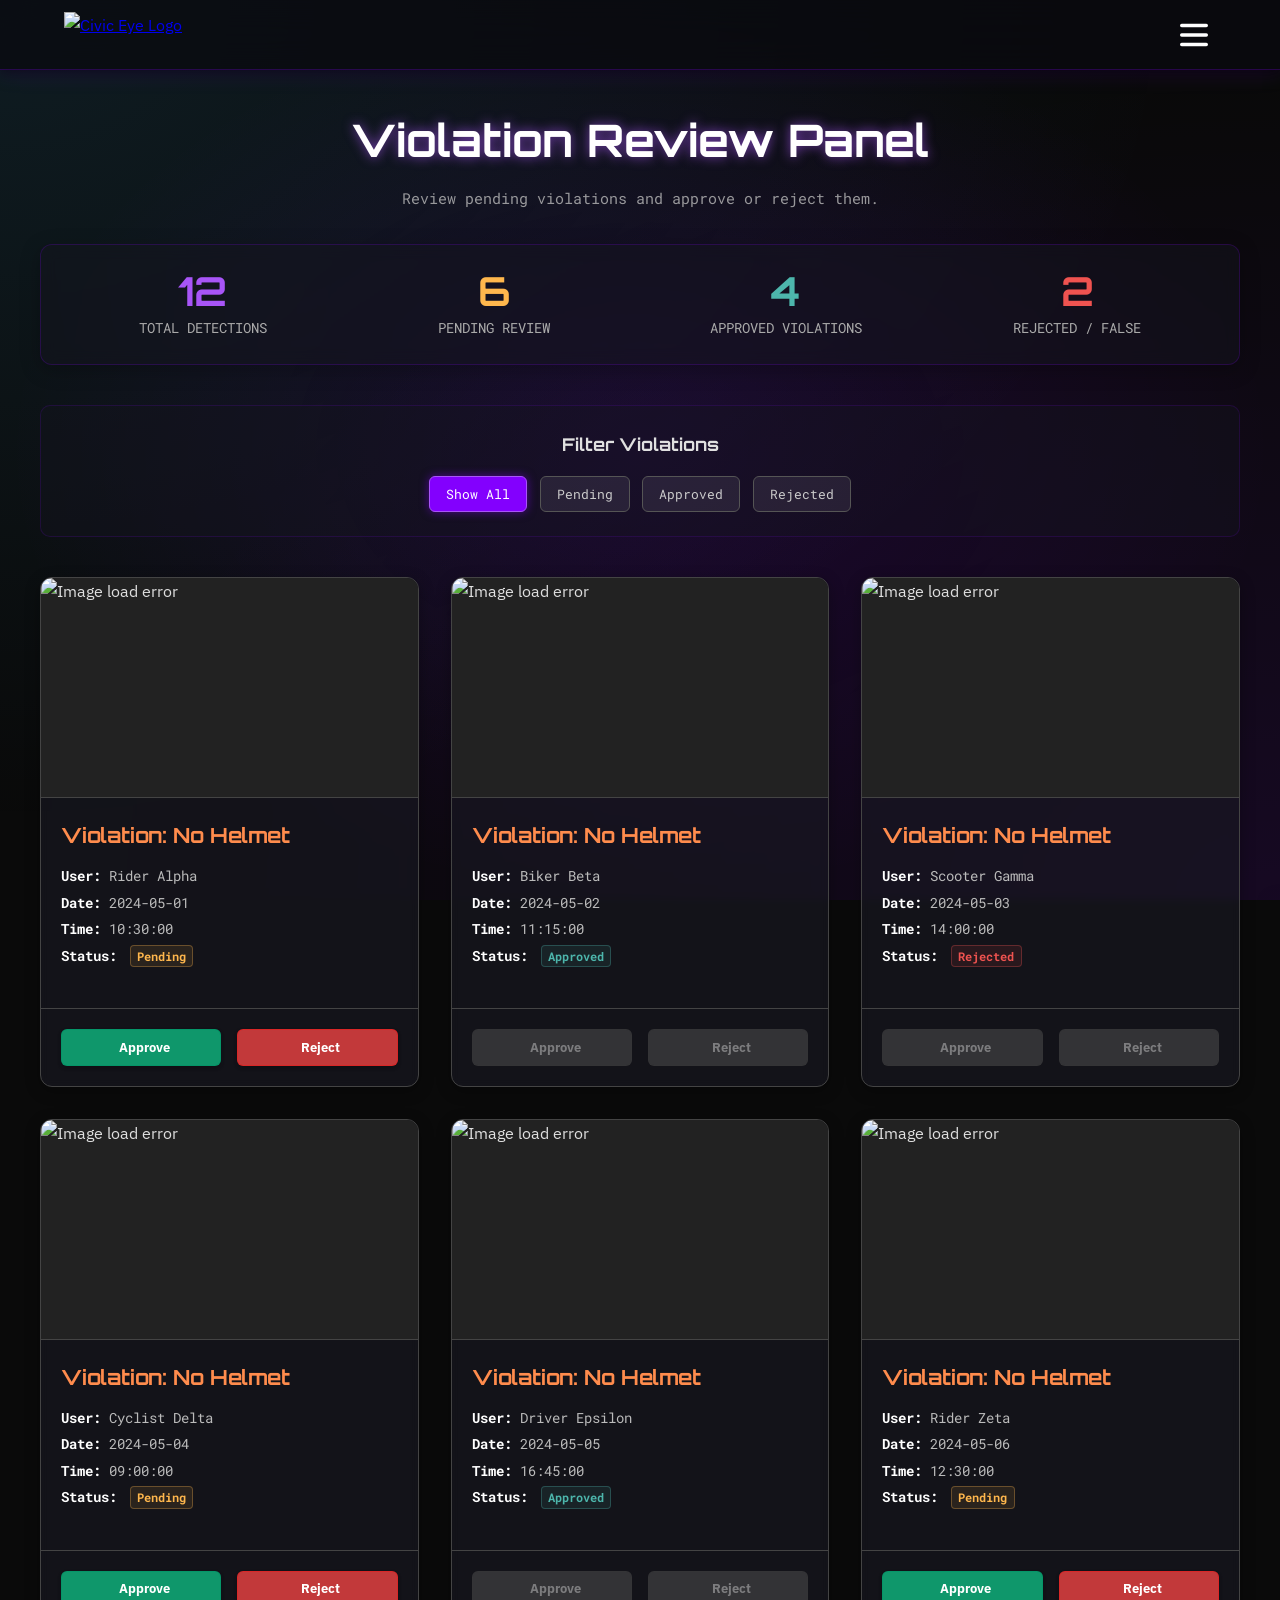
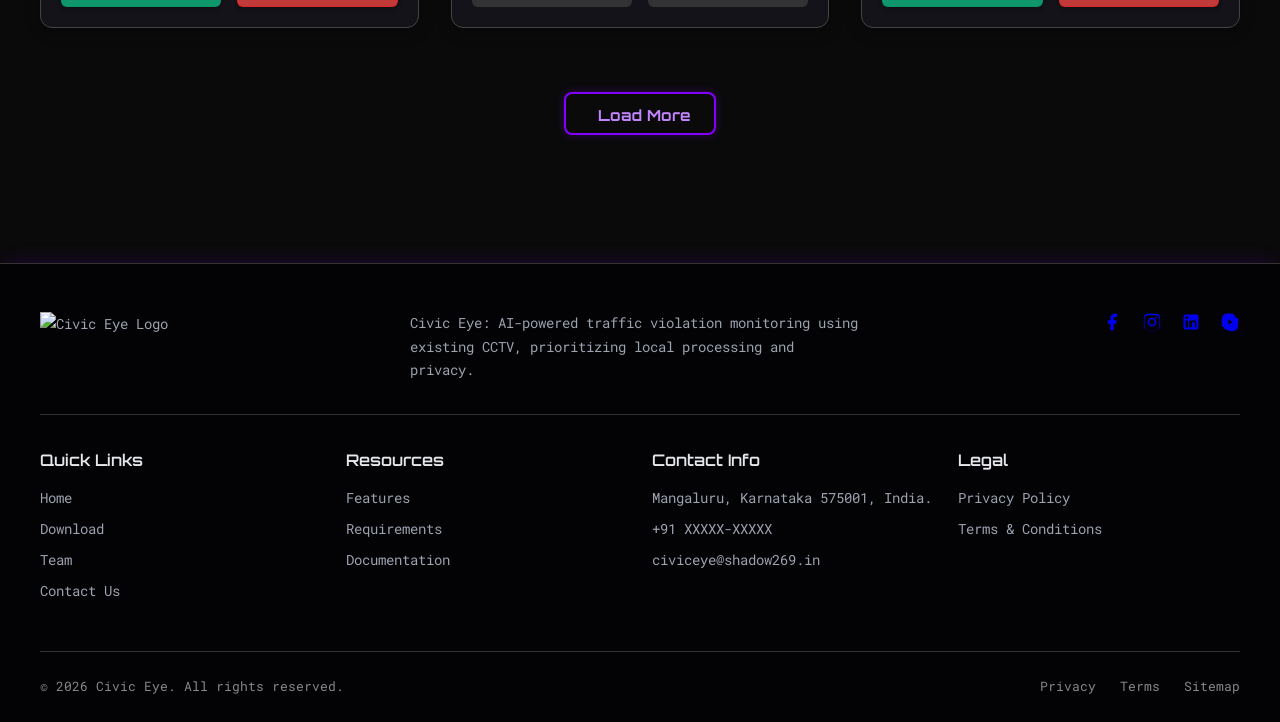
==== admin/index.html @ 4f169256 "URL EXTENSTION FIX" ====
<!DOCTYPE html>
<html lang="en">

<head>
    <meta charset="UTF-8" />
    <meta name="viewport" content="width=device-width, initial-scale=1.0" />
    <title>Civic Eye | Admin Review</title>
    <link rel="shortcut icon" href="IMAGES/ppg.png" type="image/x-icon">

    <link rel="preconnect" href="https://fonts.googleapis.com">
    <link rel="preconnect" href="https://fonts.gstatic.com" crossorigin>
    <link
        href="https://fonts.googleapis.com/css2?family=IBM+Plex+Sans:wght@400;700&family=Orbitron:wght@400;700&family=Roboto+Mono:wght@400;700&display=swap"
        rel="stylesheet">
    <link href="https://unpkg.com/aos@2.3.1/dist/aos.css" rel="stylesheet">

    <script src="https://cdn.jsdelivr.net/npm/particles.js@2.0.0/particles.min.js" defer></script>
    <script src="https://cdn.jsdelivr.net/npm/lucide@0.396.0/dist/umd/lucide.min.js" defer></script>
    <script src="https://unpkg.com/aos@2.3.1/dist/aos.js" defer></script>
    <link rel="stylesheet" href="admin.css" />


</head>

<body>
    <nav class="navbar">
        <a href="index.html" class="navbar-logo"> <img src="IMAGES/logo1.png"
                onerror="this.onerror=null; this.src='https://placehold.co/150x40/0a0a0a/ffffff?text=Civic+Eye';"
                alt="Civic Eye Logo">
        </a>
        <div class="navbar-links"></div> <button class="hamburger-menu" aria-label="Open navigation menu"
            aria-expanded="false" aria-controls="mobileNavMenu">
            <svg viewBox="0 0 100 80" width="28" height="28">
                <rect width="100" height="12" rx="6" fill="white"></rect>
                <rect y="34" width="100" height="12" rx="6" fill="white"></rect>
                <rect y="68" width="100" height="12" rx="6" fill="white"></rect>
            </svg>
        </button>
    </nav>

    <div class="mobile-nav-menu" id="mobileNavMenu" aria-hidden="true">
        <button class="close-menu-btn" aria-label="Close navigation menu">
            <i data-lucide="x"></i>
        </button>
        <a href="../index.html">Home</a>
        <a href="#">Admin Review</a>
        <a href="#">Contact Messages</a>
        <a href=#" class="logout-btn-link">
            <button class="logout-btn">LOGOUT</button>
        </a>
    </div>

    <div id="particles-js"></div>

    <main>
        <div class="admin-container">
            <header class="admin-header" data-aos="fade-down">
                <h1>Violation Review Panel</h1>
                <p>Review pending violations and approve or reject them.</p>
            </header>

            <div class="session-error-message" id="sessionErrorMessage" data-aos="fade-down" data-aos-delay="50">
            </div>

            <section class="stats-section" data-aos="fade-up">
                <div class="stats-numbers">
                    <div class="stat-item total" data-stat="total">
                        <span class="stat-value" id="statTotal">0</span>
                        <span class="stat-label">Total Detections</span>
                    </div>
                    <div class="stat-item pending" data-stat="pending">
                        <span class="stat-value" id="statPending">0</span>
                        <span class="stat-label">Pending Review</span>
                    </div>
                    <div class="stat-item approved" data-stat="approved">
                        <span class="stat-value" id="statApproved">0</span>
                        <span class="stat-label">Approved Violations</span>
                    </div>
                    <div class="stat-item rejected" data-stat="rejected">
                        <span class="stat-value" id="statRejected">0</span>
                        <span class="stat-label">Rejected / False</span>
                    </div>
                </div>
            </section>

            <section class="filter-section" data-aos="fade-up" data-aos-delay="100">
                <h3>Filter Violations</h3>
                <div class="filter-buttons">
                    <button data-filter="all" class="active">Show All</button>
                    <button data-filter="pending">Pending</button>
                    <button data-filter="approved">Approved</button>
                    <button data-filter="rejected">Rejected</button>
                </div>
            </section>

            <div class="violations-grid" id="violationsGrid" data-aos="fade-up" data-aos-delay="200">
            </div>
            <p id="noDetectionsMessage"
                style="grid-column: 1 / -1; text-align: center; color: #aaa; display: none; margin-top: 1rem;">No
                detections found in the system.</p>


            <div id="loadMoreContainer" data-aos="fade-up" style="display: none;">
                <button id="loadMoreBtn" class="btn-base">
                    <i data-lucide="rotate-cw"></i>
                    <span>Load More</span>
                </button>
                <p id="loadingIndicator" style="display: none;">Loading...</p>
                <p id="loadError" style="display: none;">Could not load more items.</p>
            </div>

        </div>
    </main>

    <footer>
        <div class="footer-container">
            <div class="footer-top">
                <div class="footer-logo"><img src="IMAGES/logo1.png" alt="Civic Eye Logo"
                        onerror="this.onerror=null; this.src='https://placehold.co/150x35/030305/ffffff?text=Civic+Eye';" />
                </div>
                <div class="footer-description">Civic Eye: AI-powered traffic violation monitoring using existing CCTV,
                    prioritizing local processing and privacy.</div>
                <div class="footer-social">
                    <a href="#" target="_blank" rel="noopener noreferrer" aria-label="Facebook Profile"><svg
                            xmlns="http://www.w3.org/2000/svg" width="24" height="24" viewBox="0 0 24 24">
                            <path fill="currentColor"
                                d="M18 2h-3a5 5 0 0 0-5 5v3H7v4h3v8h4v-8h3l1-4h-4V7a1 1 0 0 1 1-1h3z" />
                        </svg></a>
                    <a href="#" target="_blank" rel="noopener noreferrer" aria-label="Instagram Profile"><svg
                            xmlns="http://www.w3.org/2000/svg" width="24" height="24" viewBox="0 0 24 24">
                            <path fill="currentColor"
                                d="M12 2.163c3.204 0 3.584.012 4.85.07 3.252.148 4.771 1.691 4.919 4.919.058 1.265.069 1.645.069 4.849 0 3.205-.012 3.584-.069 4.849-.149 3.225-1.664 4.771-4.919 4.919-1.266.058-1.644.07-4.85.07-3.204 0-3.584-.012-4.849-.07-3.26-.149-4.771-1.699-4.919-4.92-.058-1.265-.07-1.644-.07-4.849 0-3.204.013-3.583.07-4.849.149-3.227 1.664-4.771 4.919-4.919A11.97 11.97 0 0 1 7.151 2.23 11.9 11.9 0 0 1 12 2.163zm0 1.802c-3.115 0-3.486.01-4.706.066-2.666.122-3.989 1.45-4.11 4.11-.057 1.22-.066 1.59-.066 4.697s.01 3.476.066 4.696c.12 2.662 1.443 3.99 4.11 4.11 1.22.056 1.59.066 4.705.066 3.117 0 3.487-.01 4.706-.066 2.664-.12 3.99-1.448 4.11-4.11.056-1.22.066-1.59.066-4.696 0-3.108-.01-3.477-.066-4.697-.12-2.66-1.446-3.988-4.11-4.11A12.015 12.015 0 0 0 16.706 4.03 11.89 11.89 0 0 0 12 3.965zm0 2.972a5.063 5.063 0 1 0 0 10.125 5.063 5.063 0 0 0 0-10.125zm0 1.802a3.26 3.26 0 1 1 0 6.52 3.26 3.26 0 0 1 0-6.52zm4.938-3.71a1.2 1.2 0 1 0 0 2.4 1.2 1.2 0 0 0 0-2.4z" />
                        </svg></a>
                    <a href="#" target="_blank" rel="noopener noreferrer" aria-label="LinkedIn Profile"><svg
                            xmlns="http://www.w3.org/2000/svg" width="24" height="24" viewBox="0 0 24 24">
                            <path fill="currentColor"
                                d="M19 3a2 2 0 0 1 2 2v14a2 2 0 0 1-2 2H5a2 2 0 0 1-2-2V5a2 2 0 0 1 2-2h14zm-.5 15.5v-5.3a3.26 3.26 0 0 0-3.26-3.26c-.85 0-1.84.52-2.32 1.3v-1.11h-3.18v8.37h3.18v-4.75a1.92 1.92 0 0 1 1.92-1.92c.99 0 1.92.77 1.92 1.92v4.75h3.18zM6.88 8.56a1.68 1.68 0 0 0 1.68-1.68c0-.93-.75-1.69-1.68-1.69a1.69 1.69 0 0 0-1.69 1.69c0 .93.76 1.68 1.69 1.68zm1.39 9.94v-8.37H5.5v8.37h2.77z" />
                        </svg></a>
                    <a href="#" target="_blank" rel="noopener noreferrer" aria-label="YouTube Profile"><svg
                            xmlns="http://www.w3.org/2000/svg" width="24" height="24" viewBox="0 0 24 24">
                            <path fill="currentColor"
                                d="M10 15l5.19-3L10 9v6m11.56-7.83c.13.47.22 1.1.28 1.9c.07.8.1 1.49.1 2.09L22 12c0 2.19-.16 3.8-.44 5.83c-.25 1.84-.9 3.08-1.81 3.79c-.97.73-2.36 1.09-4.1 1.09c-1.96 0-3.8-.21-5.4-.61c-1.6-.4-2.94-.93-3.98-1.54c-.98-.58-1.7-1.34-2.14-2.23C2.2 16.74 2 15.24 2 13.3V11c0-1.94.16-3.44.43-4.67c.27-1.23.78-2.2 1.52-2.87c.74-.67 1.7-1.14 2.82-1.4c1.13-.27 2.5-.4 4.06-.4h.1c.6 0 1.17.02 1.7.05c.53.03 1.03.08 1.49.14c.9.12 1.63.36 2.17.73c.54.36.95.84 1.2 1.41c.25.57.4 1.26.46 2.06Z" />
                        </svg></a>
                </div>
            </div>
            <div class="footer-links-section">
                <div class="footer-links-column">
                    <h3>Quick Links</h3>
                    <nav><a href="index.html">Home</a><a href="#">Download</a><a href="#">Team</a><a href="#">Contact
                            Us</a>
                    </nav>
                </div>
                <div class="footer-links-column">
                    <h3>Resources</h3>
                    <nav><a href="index.html#features">Features</a><a href="#">Requirements</a><a
                            href="#">Documentation</a></nav>
                </div>
                <div class="footer-links-column">
                    <h3>Contact Info</h3>
                    <p>Mangaluru, Karnataka 575001, India.</p>
                    <p>+91 XXXXX-XXXXX</p>
                    <p>civiceye@shadow269.in</p>
                </div>
                <div class="footer-links-column">
                    <h3>Legal</h3>
                    <nav><a href="#">Privacy Policy</a><a href="#">Terms & Conditions</a></nav>
                </div>
            </div>
            <div class="footer-bottom">
                <div>&copy; <span id="currentYear"></span> Civic Eye. All rights reserved.</div>
                <div class="footer-bottom-links"><a href="#">Privacy</a><a href="#">Terms</a><a href="#">Sitemap</a>
                </div>
            </div>
        </div>
    </footer>

    <div id="imageModal" class="modal">
        <span class="close-modal" aria-label="Close image preview">&times;</span>
        <img class="modal-content" id="modalImage" alt="Zoomed Violation Image">
    </div>

    <script>
        document.addEventListener("DOMContentLoaded", () => {
            if (typeof particlesJS !== 'undefined') { particlesJS("particles-js", { "particles": { "number": { "value": 60, "density": { "enable": true, "value_area": 800 } }, "color": { "value": ["#8300fe", "#a855f7", "#38bdf8", "#555"] }, "shape": { "type": "circle" }, "opacity": { "value": 0.5, "random": true, "anim": { "enable": true, "speed": 0.8, "opacity_min": 0.1, "sync": false } }, "size": { "value": 2.8, "random": true, "anim": { "enable": false } }, "line_linked": { "enable": true, "distance": 140, "color": "#444", "opacity": 0.35, "width": 1 }, "move": { "enable": true, "speed": 1.6, "direction": "none", "random": true, "straight": false, "out_mode": "out", "bounce": false, "attract": { "enable": true, "rotateX": 700, "rotateY": 1300 } } }, "interactivity": { "detect_on": "canvas", "events": { "onhover": { "enable": true, "mode": "grab" }, "onclick": { "enable": true, "mode": "push" }, "resize": true }, "modes": { "grab": { "distance": 150, "line_linked": { "opacity": 0.6 } }, "push": { "particles_nb": 3 } } }, "retina_detect": true }); }
            if (typeof AOS !== 'undefined') { AOS.init({ duration: 900, once: false, offset: 80, easing: 'ease-out-quart' }); }
            if (typeof lucide !== 'undefined') { try { lucide.createIcons(); } catch (e) { console.error("Lucide icons init failed:", e); } }

            const hamburgerBtn = document.querySelector('.hamburger-menu');
            const mobileNav = document.querySelector('.mobile-nav-menu');
            const closeNavBtn = document.querySelector('.close-menu-btn');
            const body = document.body;
            const toggleNav = (event) => { if (event) event.stopPropagation(); if (mobileNav && body && hamburgerBtn) { const isActive = mobileNav.classList.toggle('active'); body.classList.toggle('modal-open', isActive || (document.getElementById('imageModal')?.style.display === 'block')); hamburgerBtn.setAttribute('aria-expanded', isActive); mobileNav.setAttribute('aria-hidden', !isActive); } };
            const closeNav = () => { if (mobileNav && mobileNav.classList.contains('active') && body && hamburgerBtn) { mobileNav.classList.remove('active'); if (document.getElementById('imageModal')?.style.display !== 'block') { body.classList.remove('modal-open'); } hamburgerBtn.setAttribute('aria-expanded', 'false'); mobileNav.setAttribute('aria-hidden', 'true'); } };
            if (hamburgerBtn && mobileNav && closeNavBtn) { hamburgerBtn.addEventListener('click', toggleNav); closeNavBtn.addEventListener('click', closeNav); mobileNav.querySelectorAll('a').forEach(link => { link.addEventListener('click', () => setTimeout(closeNav, 150)); }); document.addEventListener('click', (event) => { if (mobileNav.classList.contains('active') && !mobileNav.contains(event.target) && !hamburgerBtn.contains(event.target)) { closeNav(); } }); mobileNav.addEventListener('click', (event) => { event.stopPropagation(); }); document.addEventListener('keydown', (event) => { if (event.key === 'Escape' && mobileNav.classList.contains('active')) { closeNav(); } }); }

            const modal = document.getElementById("imageModal");
            const modalImg = document.getElementById("modalImage");
            const closeModalBtn = document.querySelector(".close-modal");
            const violationsGrid = document.getElementById('violationsGrid');
            const openImageModal = (imgElement) => { if (modal && modalImg && imgElement) { modal.style.display = "block"; modalImg.src = imgElement.src; modalImg.alt = imgElement.alt; body.classList.add('modal-open'); } };
            const closeImageModal = () => { if (modal) { modal.style.display = "none"; if (!mobileNav || !mobileNav.classList.contains('active')) { body.classList.remove('modal-open'); } } };
            if (violationsGrid) { violationsGrid.addEventListener('click', (event) => { if (event.target.tagName === 'IMG' && event.target.classList.contains('violation-image')) { openImageModal(event.target); } }); }
            if (closeModalBtn) { closeModalBtn.addEventListener('click', closeImageModal); }
            if (modal) { modal.addEventListener('click', (event) => { if (event.target === modal) { closeImageModal(); } }); }
            document.addEventListener('keydown', (event) => { if (event.key === 'Escape' && modal && modal.style.display === "block") { closeImageModal(); } });

            const filterButtonsContainer = document.querySelector('.filter-buttons');
            let currentFilter = 'all';
            const applyFilter = () => {
                if (!violationsGrid) return;
                const allCards = violationsGrid.querySelectorAll('.violation-card');
                let hasVisibleItems = false;
                allCards.forEach(card => {
                    const cardStatus = card.dataset.status;
                    const shouldShow = (currentFilter === 'all' || cardStatus === currentFilter);
                    card.classList.toggle('hidden', !shouldShow);
                    if (shouldShow) hasVisibleItems = true;
                });
                const noMatchMessage = document.getElementById('noMatchMessageForFilter');
                if (!hasVisibleItems && allCards.length > 0 && currentFilter !== 'all') {
                    if (!noMatchMessage) {
                        const p = document.createElement('p');
                        p.id = 'noMatchMessageForFilter';
                        p.textContent = `No violations found matching the "${currentFilter}" filter.`;
                        p.style.gridColumn = '1 / -1';
                        p.style.textAlign = 'center';
                        p.style.color = '#aaa';
                        p.style.marginTop = '1rem';
                        violationsGrid.appendChild(p);
                    } else {
                        noMatchMessage.style.display = 'block';
                        noMatchMessage.textContent = `No violations found matching the "${currentFilter}" filter.`;
                    }
                } else if (noMatchMessage) {
                    noMatchMessage.style.display = 'none';
                }
                if (typeof AOS !== 'undefined') { AOS.refresh(); }
            };
            const handleFilterClick = (event) => {
                const filterButton = event.target.closest('button[data-filter]');
                if (!filterButton) return;
                currentFilter = filterButton.dataset.filter;
                if (filterButtonsContainer) {
                    filterButtonsContainer.querySelectorAll('button').forEach(btn => btn.classList.remove('active'));
                    filterButton.classList.add('active');
                }
                applyFilter();
            };
            if (filterButtonsContainer) { filterButtonsContainer.addEventListener('click', handleFilterClick); }

            const loadMoreBtn = document.getElementById('loadMoreBtn');
            const loadingIndicator = document.getElementById('loadingIndicator');
            const loadError = document.getElementById('loadError');
            const loadMoreContainer = document.getElementById('loadMoreContainer');
            const noDetectionsMessage = document.getElementById('noDetectionsMessage');

            const ITEMS_PER_LOAD_INITIAL = 6;
            const ITEMS_PER_LOAD_MORE = 4;
            let currentOffset = 0;

            const allDetectionsData = [
                { id: '101', name: 'Rider Alpha', timestamp: '2024-05-01T10:30:00Z', status: 'pending', image_url: 'https://placehold.co/400x220/5e278e/ffffff?text=Violation+101' },
                { id: '102', name: 'Biker Beta', timestamp: '2024-05-02T11:15:00Z', status: 'approved', image_url: 'https://placehold.co/400x220/278e5e/ffffff?text=Violation+102' },
                { id: '103', name: 'Scooter Gamma', timestamp: '2024-05-03T14:00:00Z', status: 'rejected', image_url: 'https://placehold.co/400x220/8e2727/ffffff?text=Violation+103' },
                { id: '104', name: 'Cyclist Delta', timestamp: '2024-05-04T09:00:00Z', status: 'pending', image_url: 'https://placehold.co/400x220/5e278e/ffffff?text=Violation+104' },
                { id: '105', name: 'Driver Epsilon', timestamp: '2024-05-05T16:45:00Z', status: 'approved', image_url: 'https://placehold.co/400x220/278e5e/ffffff?text=Violation+105' },
                { id: '106', name: 'Rider Zeta', timestamp: '2024-05-06T12:30:00Z', status: 'pending', image_url: 'https://placehold.co/400x220/5e278e/ffffff?text=Violation+106' },
                { id: '107', name: 'Biker Eta', timestamp: '2024-05-07T08:20:00Z', status: 'rejected', image_url: 'https://placehold.co/400x220/8e2727/ffffff?text=Violation+107' },
                { id: '108', name: 'Scooter Theta', timestamp: '2024-05-08T17:50:00Z', status: 'pending', image_url: 'https://placehold.co/400x220/5e278e/ffffff?text=Violation+108' },
                { id: '109', name: 'Cyclist Iota', timestamp: '2024-05-09T13:10:00Z', status: 'approved', image_url: 'https://placehold.co/400x220/278e5e/ffffff?text=Violation+109' },
                { id: '110', name: 'Driver Kappa', timestamp: '2024-05-10T11:00:00Z', status: 'pending', image_url: 'https://placehold.co/400x220/5e278e/ffffff?text=Violation+110' },
                { id: '111', name: 'Rider Lambda', timestamp: '2024-05-11T10:35:00Z', status: 'pending', image_url: 'https://placehold.co/400x220/5e278e/ffffff?text=Violation+111' },
                { id: '112', name: 'Biker Mu', timestamp: '2024-05-12T11:20:00Z', status: 'approved', image_url: 'https://placehold.co/400x220/278e5e/ffffff?text=Violation+112' }
            ];

            const escapeHtml = (unsafe) => {
                if (typeof unsafe !== 'string') return String(unsafe);
                return unsafe.replace(/&/g, "&amp;").replace(/</g, "&lt;").replace(/>/g, "&gt;").replace(/"/g, "&quot;").replace(/'/g, "&#039;");
            }

            const createAdminViolationCard = (detection) => {
                const detectionId = escapeHtml(detection.id || 'N/A');
                const timestamp = detection.timestamp ? new Date(detection.timestamp) : new Date();
                const date = timestamp.toLocaleDateString('en-CA');
                const time = timestamp.toLocaleTimeString('en-GB');
                let status = (detection.status || 'pending').toLowerCase();
                let statusText = status.charAt(0).toUpperCase() + status.slice(1);
                let isPending = (status === 'pending');
                const userName = escapeHtml(detection.name || 'Unknown User');
                const violationType = 'No Helmet';
                const imageSrc = detection.image_url || `https://placehold.co/400x220/333333/cccccc?text=No+Image+ID+${detectionId}`;
                const imageAlt = `Detection ID: ${detectionId} by ${userName}`;
                const imageErrorScript = `this.onerror=null; this.src='https://placehold.co/400x220/333333/cccccc?text=Error'; this.alt='Image load error';`;
                const isHidden = (currentFilter !== 'all' && status !== currentFilter);

                return `
                    <div class="violation-card ${isHidden ? 'hidden' : ''}" data-status="${escapeHtml(status)}" data-id="${detectionId}" data-aos="fade-up">
                        <img class="violation-image" src="${imageSrc}" alt="${escapeHtml(imageAlt)}" onerror="${imageErrorScript}">
                        <div class="violation-details">
                            <h4>Violation: ${escapeHtml(violationType)}</h4>
                            <p><strong>User:</strong> ${userName}</p>
                            <p><strong>Date:</strong> ${escapeHtml(date)}</p>
                            <p><strong>Time:</strong> ${escapeHtml(time)}</p>
                            <p><strong>Status:</strong> <span class="violation-status status-${escapeHtml(status)}">${escapeHtml(statusText)}</span></p>
                        </div>
                        <div class="violation-actions">
                            <a href="#" data-action="approve" data-id="${detectionId}" class="btn-base btn-approve ${!isPending ? 'disabled' : ''}" aria-label="Approve detection ${detectionId}">
                                <i data-lucide="check-circle"></i> Approve
                            </a>
                            <a href="#" data-action="reject" data-id="${detectionId}" class="btn-base btn-reject ${!isPending ? 'disabled' : ''}" aria-label="Reject detection ${detectionId}">
                                <i data-lucide="x-circle"></i> Reject
                            </a>
                        </div>
                    </div>
                `;
            };

            const updateStats = () => {
                let total = allDetectionsData.length;
                let pending = 0;
                let approved = 0;
                let rejected = 0;
                allDetectionsData.forEach(d => {
                    if (d.status === 'pending') pending++;
                    else if (d.status === 'approved') approved++;
                    else if (d.status === 'rejected') rejected++;
                });
                document.getElementById('statTotal').textContent = total;
                document.getElementById('statPending').textContent = pending;
                document.getElementById('statApproved').textContent = approved;
                document.getElementById('statRejected').textContent = rejected;
            };


            const renderDetections = (detectionsToRender) => {
                if (!violationsGrid) return;
                const fragment = document.createDocumentFragment();
                detectionsToRender.forEach(detection => {
                    const cardHtml = createAdminViolationCard(detection);
                    const tempDiv = document.createElement('div');
                    tempDiv.innerHTML = cardHtml.trim();
                    if (tempDiv.firstChild) {
                        fragment.appendChild(tempDiv.firstChild);
                    }
                });
                violationsGrid.appendChild(fragment);
                if (typeof lucide !== 'undefined') { lucide.createIcons(); }
                if (typeof AOS !== 'undefined') { AOS.refreshHard(); }
            };

            const loadInitialDetections = () => {
                if (allDetectionsData.length === 0) {
                    if (noDetectionsMessage) noDetectionsMessage.style.display = 'block';
                    if (loadMoreContainer) loadMoreContainer.style.display = 'none';
                    return;
                }
                if (noDetectionsMessage) noDetectionsMessage.style.display = 'none';

                const initialBatch = allDetectionsData.slice(0, ITEMS_PER_LOAD_INITIAL);
                renderDetections(initialBatch);
                currentOffset = initialBatch.length;

                if (allDetectionsData.length > ITEMS_PER_LOAD_INITIAL) {
                    if (loadMoreContainer) loadMoreContainer.style.display = 'block';
                    if (loadMoreBtn) loadMoreBtn.style.display = 'inline-flex';
                } else {
                    if (loadMoreContainer) loadMoreContainer.style.display = 'none';
                }
                applyFilter();
            };


            if (loadMoreBtn && violationsGrid && loadingIndicator && loadError && loadMoreContainer) {
                loadMoreBtn.addEventListener('click', () => {
                    if (loadMoreBtn) loadMoreBtn.style.display = 'none';
                    if (loadError) loadError.style.display = 'none';
                    if (loadingIndicator) loadingIndicator.style.display = 'block';

                    setTimeout(() => { // Simulate network delay
                        try {
                            const nextBatch = allDetectionsData.slice(currentOffset, currentOffset + ITEMS_PER_LOAD_MORE);
                            if (nextBatch.length > 0) {
                                renderDetections(nextBatch);
                                currentOffset += nextBatch.length;
                            }

                            if (currentOffset >= allDetectionsData.length) {
                                if (loadMoreContainer) loadMoreContainer.style.display = 'none';
                            } else {
                                if (loadMoreBtn) loadMoreBtn.style.display = 'inline-flex';
                            }
                        } catch (error) {
                            console.error('Error loading more detections:', error);
                            if (loadError) {
                                loadError.textContent = `Error: ${error.message || 'Could not load items.'}`;
                                loadError.style.display = 'block';
                            }
                            if (loadMoreBtn) loadMoreBtn.style.display = 'inline-flex';
                        } finally {
                            if (loadingIndicator) loadingIndicator.style.display = 'none';
                        }
                    }, 500);
                });
            }

            if (violationsGrid) {
                violationsGrid.addEventListener('click', (event) => {
                    const link = event.target.closest('.violation-actions a');
                    if (link && link.classList.contains('disabled')) {
                        event.preventDefault();
                        return;
                    }
                    if (link && (link.dataset.action === 'approve' || link.dataset.action === 'reject')) {
                        event.preventDefault();
                        const cardId = link.dataset.id;
                        const action = link.dataset.action;
                        const detectionIndex = allDetectionsData.findIndex(d => d.id === cardId);

                        if (detectionIndex > -1) {
                            allDetectionsData[detectionIndex].status = action; // 'approve' becomes 'approved' in data
                            if (action === 'approve') allDetectionsData[detectionIndex].status = 'approved';


                            const cardElement = link.closest('.violation-card');
                            if (cardElement) {
                                cardElement.dataset.status = allDetectionsData[detectionIndex].status;
                                const statusSpan = cardElement.querySelector('.violation-status');
                                if (statusSpan) {
                                    statusSpan.className = `violation-status status-${allDetectionsData[detectionIndex].status}`;
                                    statusSpan.textContent = allDetectionsData[detectionIndex].status.charAt(0).toUpperCase() + allDetectionsData[detectionIndex].status.slice(1);
                                }
                                cardElement.querySelectorAll('.violation-actions a').forEach(btn => btn.classList.add('disabled'));
                            }
                            updateStats();
                            applyFilter(); // Re-apply filter in case the item should now be hidden/shown
                        }
                    }
                });
            }

            document.getElementById('currentYear').textContent = new Date().getFullYear();
            updateStats();
            loadInitialDetections();

        });
    </script>
</body>

</html>
---- admin/admin.css ----
#loadingIndicator,
#loadError {
   display: none;
   text-align: center;
   color: #aaa;
   margin-top: 1rem;
   font-family: 'Roboto Mono', monospace;
   font-size: 0.9em;
}

#loadError {
   color: #ef5350;
}

#loadMoreContainer {
   text-align: center;
   margin-top: 2.5rem;
   margin-bottom: 2rem;
}

#loadMoreBtn {
   min-width: 150px;
   background: transparent;
   color: #c084fc;
   border: 2px solid #8300fe;
   box-shadow: 0 0 8px rgba(131, 0, 254, 0.3);
}

#loadMoreBtn:hover {
   background: #8300fe;
   color: #ffffff;
   border-color: #8300fe;
   box-shadow: 0 0 15px rgba(131, 0, 254, 0.6);
   transform: scale(1.03);
}

#loadMoreBtn::before {
   display: none;
}

.violation-card img.violation-image {
   background-color: #2a2a3a;
}

.violation-card.hidden {
   display: none;
}

.session-error-message {
   background-color: rgba(239, 83, 80, 0.2);
   color: #ef5350;
   border: 1px solid rgba(239, 83, 80, 0.4);
   padding: 1rem;
   margin: 0 auto 1.5rem auto;
   border-radius: 8px;
   max-width: 800px;
   text-align: center;
   font-family: 'Roboto Mono', monospace;
   display: none;
}

* {
   margin: 0;
   padding: 0;
   box-sizing: border-box;
}

html {
   scroll-behavior: smooth;
   scroll-padding-top: 70px;
   overflow-x: hidden;
   max-width: 100%;
}

body {
   font-family: 'IBM Plex Sans', sans-serif;
   background-color: #0a0a0a;
   color: #e0e0e0;
   line-height: 1.7;
   overflow-x: hidden;
   max-width: 100%;
   position: relative;
   display: flex;
   flex-direction: column;
   min-height: 100vh;
   scrollbar-width: none;
   -ms-overflow-style: none;
   user-select: auto;
   padding-top: 70px;
}

body::-webkit-scrollbar {
   display: none;
}

body::before {
   content: '';
   position: fixed;
   top: 0;
   left: 0;
   right: 0;
   bottom: 0;
   z-index: -2;
   background: radial-gradient(ellipse at 50% 50%, rgba(131, 0, 254, 0.12) 0%, transparent 70%), radial-gradient(ellipse at top left, rgba(56, 189, 248, 0.1) 0%, transparent 65%), radial-gradient(ellipse at bottom right, rgba(131, 0, 254, 0.1) 0%, transparent 65%);
   animation: backgroundPulse 15s infinite ease-in-out alternate;
   pointer-events: none;
}

@keyframes backgroundPulse {
   0% {
      opacity: 0.7;
      transform: scale(1);
   }

   100% {
      opacity: 1;
      transform: scale(1.03);
   }
}

body.modal-open {
   overflow: hidden;
}

#particles-js {
   position: fixed;
   width: 100%;
   height: 100%;
   top: 0;
   left: 0;
   z-index: -1;
   background-color: transparent;
   pointer-events: none;
}

.navbar {
   position: fixed;
   top: 0;
   left: 0;
   width: 100%;
   height: 70px;
   display: flex;
   justify-content: space-between;
   align-items: center;
   padding: 0 1rem;
   background: rgba(10, 10, 15, 0.75);
   backdrop-filter: blur(18px);
   -webkit-backdrop-filter: blur(18px);
   z-index: 1000;
   box-shadow: 0 3px 12px rgba(0, 0, 0, 0.5), 0 0 25px rgba(131, 0, 254, 0.2);
   border-bottom: 1px solid rgba(131, 0, 254, 0.25);
   transition: height 0.3s ease-in-out;
}

.navbar-logo img {
   height: 35px;
   transition: transform 0.3s ease;
   display: block;
}

.navbar-logo img:hover {
   transform: scale(1.1);
}

.navbar-links {
   display: none;
}

.hamburger-menu {
   display: block;
   background: none;
   border: none;
   cursor: pointer;
   z-index: 1050;
   padding: 0.5rem;
   line-height: 0;
}

.hamburger-menu svg {
   width: 28px;
   height: 28px;
   fill: #ffffff;
   transition: fill 0.3s ease;
}

.hamburger-menu:hover svg {
   fill: #a855f7;
}

.mobile-nav-menu {
   position: fixed;
   top: 0;
   left: 0;
   width: 80%;
   max-width: 300px;
   height: 100vh;
   background: rgba(10, 10, 20, 0.8);
   backdrop-filter: blur(16px);
   -webkit-backdrop-filter: blur(16px);
   z-index: 1100;
   transform: translateX(-100%);
   opacity: 0;
   visibility: hidden;
   transition: transform 0.4s cubic-bezier(0.25, 0.46, 0.45, 0.94), opacity 0.4s ease-in-out, visibility 0s linear 0.4s;
   display: flex;
   flex-direction: column;
   padding: 6rem 2rem 2rem;
   border-right: 1px solid rgba(131, 0, 254, 0.2);
   box-shadow: 5px 0 25px rgba(131, 0, 254, 0.1);
   overflow-y: auto;
}

.mobile-nav-menu.active {
   transform: translateX(0);
   opacity: 1;
   visibility: visible;
   transition: transform 0.4s cubic-bezier(0.25, 0.46, 0.45, 0.94), opacity 0.4s ease-in-out, visibility 0s linear 0s;
}

.mobile-nav-menu a:not(.logout-btn-link) {
   color: #e5e7eb;
   text-decoration: none;
   font-family: 'Roboto Mono', monospace;
   font-size: 1.1rem;
   padding: 1rem 0;
   border-bottom: none;
   transition: color 0.3s ease, padding-left 0.3s ease;
   text-align: left;
   display: block;
}

.mobile-nav-menu a:not(.logout-btn-link):hover {
   color: #c084fc;
   padding-left: 0.5rem;
}

.mobile-nav-menu .logout-btn-link {
   margin-top: auto;
   padding-top: 1rem;
   text-align: center;
   border-top: 1px solid rgba(131, 0, 254, 0.15);
   text-decoration: none;
}

.mobile-nav-menu .logout-btn-link:hover {
   padding-left: 0;
   background-color: transparent;
   text-shadow: none;
}

.mobile-nav-menu .logout-btn {
   width: 100%;
   padding: 0.8rem 1rem;
   font-size: 1rem;
   display: inline-flex;
   align-items: center;
   justify-content: center;
   gap: 0.6rem;
   border-radius: 8px;
   cursor: pointer;
   font-weight: bold;
   font-family: 'Orbitron', sans-serif;
   transition: all 0.3s cubic-bezier(0.25, 0.46, 0.45, 0.94);
   text-align: center;
   text-decoration: none;
   position: relative;
   overflow: hidden;
   border: 2px solid transparent;
   pointer-events: auto;
   user-select: none;
   background: transparent;
   color: #c084fc;
   border: 2px solid #8300fe;
   box-shadow: 0 0 8px rgba(131, 0, 254, 0.3);
}

.mobile-nav-menu .logout-btn:hover {
   background: #8300fe;
   color: #ffffff;
   border-color: #8300fe;
   box-shadow: 0 0 15px rgba(131, 0, 254, 0.6);
   transform: scale(1.03);
}

.close-menu-btn {
   position: absolute;
   top: 1.5rem;
   right: 1.5rem;
   background: none;
   border: none;
   cursor: pointer;
   padding: 0.25rem;
   line-height: 0;
}

.close-menu-btn i.lucide {
   width: 30px;
   height: 30px;
   color: #9ca3af;
   stroke-width: 2;
   transition: color 0.3s ease, transform 0.3s ease;
}

.close-menu-btn:hover i.lucide {
   color: #fff;
   transform: rotate(90deg);
}

.btn-base {
   display: inline-flex;
   align-items: center;
   justify-content: center;
   gap: 0.6rem;
   padding: 0.7rem 1.4rem;
   border-radius: 8px;
   cursor: pointer;
   font-size: clamp(0.85rem, 1.5vw + 0.5rem, 0.95rem);
   font-weight: bold;
   font-family: 'Orbitron', sans-serif;
   transition: all 0.3s cubic-bezier(0.25, 0.46, 0.45, 0.94);
   text-align: center;
   text-decoration: none;
   position: relative;
   overflow: hidden;
   border: 2px solid transparent;
   pointer-events: auto;
   user-select: none;
}

.btn-base span,
.btn-base i.lucide {
   position: relative;
   z-index: 2;
   height: 1.1em;
   width: auto;
   stroke-width: 2.5;
   pointer-events: none;
}

.btn-base i.lucide {
   width: 1.1em;
}

.btn-base::before {
   content: '';
   position: absolute;
   top: 0;
   left: -120%;
   width: 60%;
   height: 100%;
   background: linear-gradient(90deg, transparent, rgba(255, 255, 255, 0.25), transparent);
   transform: skewX(-25deg);
   transition: left 0.7s ease;
   z-index: 1;
   pointer-events: none;
}

.btn-base:hover::before {
   left: 120%;
}

.btn-base:active {
   transform: scale(0.97);
   transition-duration: 0.1s;
   filter: brightness(0.9);
}

.btn-approve,
.btn-reject {
   padding: 0.4rem 0.8rem;
   font-size: 0.8rem;
   font-family: 'IBM Plex Sans', sans-serif;
   font-weight: bold;
   gap: 0.4rem;
   width: calc(50% - 0.5rem);
   margin-top: 0.5rem;
   text-decoration: none;
   border-radius: 6px;
   border-width: 1px;
   box-shadow: 0 2px 4px rgba(0, 0, 0, 0.2);
   justify-content: center;
}

.btn-approve::before,
.btn-reject::before {
   display: none;
}

.btn-approve i.lucide,
.btn-reject i.lucide {
   width: 1em;
   height: 1em;
   stroke-width: 3;
}

.btn-approve {
   background-color: rgba(16, 185, 129, 0.8);
   color: white;
   border-color: rgba(5, 150, 105, 0.9);
}

.btn-approve:hover {
   background-color: #059669;
   border-color: #047857;
   transform: scale(1.03);
   color: white;
   box-shadow: 0 3px 6px rgba(0, 0, 0, 0.3);
}

.btn-approve.disabled,
.btn-approve:disabled {
   background-color: rgba(85, 85, 85, 0.7);
   border-color: rgba(68, 68, 68, 0.8);
   color: #aaa;
   cursor: not-allowed;
   opacity: 0.7;
   pointer-events: none;
   box-shadow: none;
}

.btn-reject {
   background-color: rgba(239, 68, 68, 0.8);
   color: white;
   border-color: rgba(220, 38, 38, 0.9);
}

.btn-reject:hover {
   background-color: #dc2626;
   border-color: #b91c1c;
   transform: scale(1.03);
   color: white;
   box-shadow: 0 3px 6px rgba(0, 0, 0, 0.3);
}

.btn-reject.disabled,
.btn-reject:disabled {
   background-color: rgba(85, 85, 85, 0.7);
   border-color: rgba(68, 68, 68, 0.8);
   color: #aaa;
   cursor: not-allowed;
   opacity: 0.7;
   pointer-events: none;
   box-shadow: none;
}

.violation-actions a.disabled:hover,
.violation-actions a:disabled:hover {
   transform: none;
   box-shadow: none;
   background-color: rgba(85, 85, 85, 0.7);
   border-color: rgba(68, 68, 68, 0.8);
}

main {
   flex: 1;
   padding: 2rem 1rem 6rem;
   position: relative;
   z-index: 10;
   width: 100%;
   max-width: 100%;
   overflow-x: hidden;
   user-select: auto;
}

.admin-container {
   max-width: 1600px;
   margin: 0 auto;
   padding: 0 1.5rem;
}

.admin-header {
   text-align: center;
   margin-bottom: 2rem;
}

.admin-header h1 {
   font-family: 'Orbitron', sans-serif;
   font-size: clamp(2em, 4vw + 1em, 2.8em);
   color: #fff;
   margin-bottom: 0.5rem;
   text-shadow: 0 0 12px rgba(168, 85, 247, 0.7);
}

.admin-header p {
   color: #bbb;
   font-size: clamp(0.85em, 1.3vw + 0.5em, 0.95em);
   font-family: 'Roboto Mono', monospace;
   font-style: normal;
   opacity: 0.8;
}

.filter-section {
   margin-bottom: 2.5rem;
   padding: 1.5rem;
   background: rgba(20, 20, 30, 0.4);
   border: 1px solid rgba(131, 0, 254, 0.15);
   border-radius: 10px;
   text-align: center;
}

.filter-section h3 {
   margin-bottom: 1rem;
   font-family: 'Orbitron', sans-serif;
   color: #e0e0e0;
   font-size: 1.1em;
}

.filter-buttons {
   display: flex;
   flex-wrap: wrap;
   justify-content: center;
   gap: 0.5rem 0.8rem;
}

.filter-buttons button {
   background: rgba(255, 255, 255, 0.08);
   color: #ccc;
   border: 1px solid #555;
   padding: 0.5rem 1rem;
   border-radius: 6px;
   cursor: pointer;
   font-family: 'Roboto Mono', monospace;
   transition: background-color 0.3s, color 0.3s, border-color 0.3s, box-shadow 0.3s;
}

.filter-buttons button:hover {
   background: rgba(131, 0, 254, 0.2);
   color: #fff;
   border-color: #a855f7;
}

.filter-buttons button.active {
   background: #8300fe;
   color: white;
   border-color: #a855f7;
   box-shadow: 0 0 10px rgba(131, 0, 254, 0.5);
}

.stats-section {
   background: rgba(20, 20, 30, 0.5);
   backdrop-filter: blur(8px);
   -webkit-backdrop-filter: blur(8px);
   border: 1px solid rgba(131, 0, 254, 0.2);
   border-radius: 12px;
   padding: 1.5rem 2rem;
   margin-bottom: 2.5rem;
   box-shadow: 0 5px 20px rgba(0, 0, 0, 0.25);
}

.stats-numbers {
   display: flex;
   flex-wrap: wrap;
   justify-content: center;
   gap: 1.5rem 2rem;
}

.stat-item {
   text-align: center;
   min-width: 120px;
   flex: 1;
}

.stat-value {
   display: block;
   font-family: 'Orbitron', sans-serif;
   font-size: clamp(1.8em, 4vw, 2.5em);
   font-weight: bold;
   color: #e0e0e0;
   line-height: 1.1;
   margin-bottom: 0.2rem;
}

.stat-item.pending .stat-value {
   color: #ffb74d;
}

.stat-item.rejected .stat-value {
   color: #ef5350;
}

.stat-item.approved .stat-value {
   color: #4db6ac;
}

.stat-item.total .stat-value {
   color: #a855f7;
}

.stat-label {
   display: block;
   font-family: 'Roboto Mono', monospace;
   font-size: clamp(0.75em, 1vw + 0.4em, 0.85em);
   color: #aaa;
   margin-top: 0.25rem;
   text-transform: uppercase;
}

.violations-grid {
   display: grid;
   grid-template-columns: repeat(auto-fit, minmax(320px, 1fr));
   gap: 2rem;
   margin-bottom: 3rem;
   padding-bottom: 1rem;
}

.violation-card {
   background: rgba(25, 25, 35, 0.6);
   backdrop-filter: blur(5px);
   -webkit-backdrop-filter: blur(5px);
   border: 1px solid #444;
   border-radius: 12px;
   overflow: hidden;
   box-shadow: 0 4px 15px rgba(0, 0, 0, 0.3);
   transition: transform 0.3s ease, box-shadow 0.3s ease, border-color 0.3s ease, opacity 0.4s ease;
   display: flex;
   flex-direction: column;
   position: relative;
   opacity: 1;
}

.violation-card.hidden {
   opacity: 0;
   transform: scale(0.95);
   pointer-events: none;
   height: 0;
   overflow: hidden;
   margin-bottom: -2rem;
   border: none;
   box-shadow: none;
}

.violation-card:hover {
   transform: translateY(-6px) scale(1.01);
   box-shadow: 0 8px 25px rgba(131, 0, 254, 0.25);
   border-color: rgba(131, 0, 254, 0.5);
}

.violation-card img.violation-image {
   width: 100%;
   height: 220px;
   object-fit: cover;
   display: block;
   background-color: #222;
   border-bottom: 1px solid #444;
   cursor: zoom-in;
}

.violation-details {
   padding: 1.25rem;
   flex-grow: 1;
}

.violation-details h4 {
   font-family: 'Orbitron', sans-serif;
   font-size: 1.3em;
   color: #ff8c4d;
   margin-bottom: 0.75rem;
}

.violation-details p {
   font-family: 'Roboto Mono', monospace;
   font-size: 0.9em;
   color: #bbb;
   margin-bottom: 0.3rem;
   line-height: 1.5;
}

.violation-details p strong {
   color: #fff;
   font-weight: 700;
}

.violation-status {
   font-weight: bold;
   padding: 0.1em 0.5em;
   border-radius: 4px;
   font-size: 0.85em;
   display: inline-block;
   margin-left: 5px;
}

.status-pending {
   color: #ffb74d;
   background-color: rgba(255, 183, 77, 0.1);
   border: 1px solid rgba(255, 183, 77, 0.3);
}

.status-approved {
   color: #4db6ac;
   background-color: rgba(77, 182, 172, 0.1);
   border: 1px solid rgba(77, 182, 172, 0.3);
}

.status-rejected {
   color: #ef5350;
   background-color: rgba(239, 83, 80, 0.1);
   border: 1px solid rgba(239, 83, 80, 0.3);
}

.violation-actions {
   padding: 0.75rem 1.25rem 1.25rem;
   display: flex;
   justify-content: space-between;
   gap: 1rem;
   border-top: 1px solid #444;
   margin-top: 1rem;
}

.modal {
   display: none;
   position: fixed;
   z-index: 2000;
   padding-top: 50px;
   left: 0;
   top: 0;
   width: 100%;
   height: 100%;
   overflow: auto;
   background-color: rgba(0, 0, 0, 0.85);
   backdrop-filter: blur(5px);
   -webkit-backdrop-filter: blur(5px);
   cursor: zoom-out;
}

.modal-content {
   margin: auto;
   display: block;
   width: auto;
   max-width: 90%;
   max-height: 85vh;
   animation-name: zoomIn;
   animation-duration: 0.4s;
   cursor: default;
   border-radius: 5px;
}

@keyframes zoomIn {
   from {
      transform: scale(0.8);
      opacity: 0;
   }

   to {
      transform: scale(1);
      opacity: 1;
   }
}

.close-modal {
   position: absolute;
   top: 15px;
   right: 35px;
   color: #f1f1f1;
   font-size: 40px;
   font-weight: bold;
   transition: 0.3s;
   cursor: pointer;
   line-height: 1;
   z-index: 2010;
   text-shadow: 0 1px 3px rgba(0, 0, 0, 0.5);
}

.close-modal:hover,
.close-modal:focus {
   color: #bbb;
   text-decoration: none;
   cursor: pointer;
}

footer {
   font-family: 'Roboto Mono', monospace;
   background-color: #030305;
   color: #9ca3af;
   padding: 3rem 1rem 1.5rem 1rem;
   position: relative;
   z-index: 10;
   font-size: 0.9rem;
   border-top: 1px solid #333;
   box-shadow: 0 -4px 20px -5px rgba(131, 0, 254, 0.2);
   overflow: hidden;
   margin-top: auto;
}

footer::before {
   content: '';
   position: absolute;
   inset: 0;
   z-index: -1;
   background: linear-gradient(rgba(10, 10, 20, 0.1) 1px, transparent 1px), linear-gradient(90deg, rgba(10, 10, 20, 0.1) 1px, transparent 1px);
   background-size: 20px 20px;
   opacity: 0.3;
   pointer-events: none;
}

.footer-container {
   max-width: 1200px;
   margin: 0 auto;
}

.footer-top {
   display: flex;
   flex-direction: column;
   align-items: center;
   gap: 1.5rem;
   margin-bottom: 2rem;
   padding-bottom: 2rem;
   border-bottom: 1px solid #333;
   text-align: center;
}

.footer-logo img {
   height: 35px;
}

.footer-description {
   max-width: 450px;
   color: #9ca3af;
   font-size: 0.85rem;
   line-height: 1.7;
}

.footer-social {
   display: flex;
   gap: 1.2rem;
}

.footer-social a {
   cursor: pointer;
   line-height: 0;
}

.footer-social a svg {
   width: 20px;
   height: 20px;
   fill: #9ca3af;
   transition: fill 0.3s ease, transform 0.3s ease, filter 0.3s ease;
   stroke: none;
}

.footer-social a:hover svg {
   fill: #bb86fc;
   transform: scale(1.15);
   filter: drop-shadow(0 0 5px rgba(168, 85, 247, 0.5));
}

.footer-links-section {
   display: grid;
   grid-template-columns: repeat(2, 1fr);
   gap: 2rem 1.5rem;
   margin-bottom: 2.5rem;
   text-align: left;
}

.footer-links-column {
   padding: 0 0.5rem;
}

.footer-links-column h3 {
   font-size: 1rem;
   font-weight: 600;
   color: #e5e7eb;
   margin-bottom: 0.8rem;
   font-family: 'Orbitron', sans-serif;
}

.footer-links-column nav a,
.footer-links-column p {
   display: block;
   color: #9ca3af;
   text-decoration: none;
   margin-bottom: 0.5rem;
   font-size: 0.85rem;
   transition: color 0.3s ease, text-decoration 0.3s ease;
}

.footer-links-column nav a:hover {
   color: #bb86fc;
   text-decoration: underline;
   text-decoration-thickness: 1px;
   text-underline-offset: 3px;
}

.footer-bottom {
   display: flex;
   flex-direction: column;
   justify-content: center;
   align-items: center;
   padding-top: 1.5rem;
   border-top: 1px solid #333;
   font-size: 0.8rem;
   color: #888;
   text-align: center;
}

.footer-bottom-links {
   display: flex;
   flex-wrap: wrap;
   justify-content: center;
   gap: 1rem 1.5rem;
   margin-top: 0.8rem;
}

.footer-bottom-links a {
   color: #888;
   text-decoration: none;
   transition: color 0.3s ease;
}

.footer-bottom-links a:hover {
   color: #bb86fc;
}

@media screen and (min-width: 768px) {
   .navbar {
      height: 70px;
      padding: 0 2.5rem;
   }

   .navbar-logo img {
      height: 40px;
   }

   .admin-header h1 {
      font-size: 2.5em;
   }

   .stats-numbers {
      justify-content: space-around;
   }

   .footer-top {
      flex-direction: row;
      justify-content: space-between;
      align-items: flex-start;
      text-align: left;
   }

   .footer-logo {
      order: 1;
   }

   .footer-description {
      order: 2;
      text-align: left;
      margin: 0;
   }

   .footer-social {
      order: 3;
      align-self: flex-start;
   }

   .footer-links-section {
      grid-template-columns: repeat(4, 1fr);
      text-align: left;
   }

   .footer-links-column {
      padding: 0;
   }

   .footer-bottom {
      flex-direction: row;
      justify-content: space-between;
      text-align: left;
   }

   .footer-bottom-links {
      margin-top: 0;
   }

   .close-modal {
      right: 35px;
   }
}

@media screen and (min-width: 1024px) {
   .navbar {
      padding: 0 4rem;
   }

   .navbar-logo img {
      height: 45px;
   }

   .admin-header h1 {
      font-size: 2.8em;
   }

   .violations-grid {
      grid-template-columns: repeat(auto-fit, minmax(350px, 1fr));
   }
}

@media (max-width: 700px) {
   .modal-content {
      max-width: 95%;
   }

   .close-modal {
      font-size: 30px;
      top: 10px;
      right: 20px;
   }
}
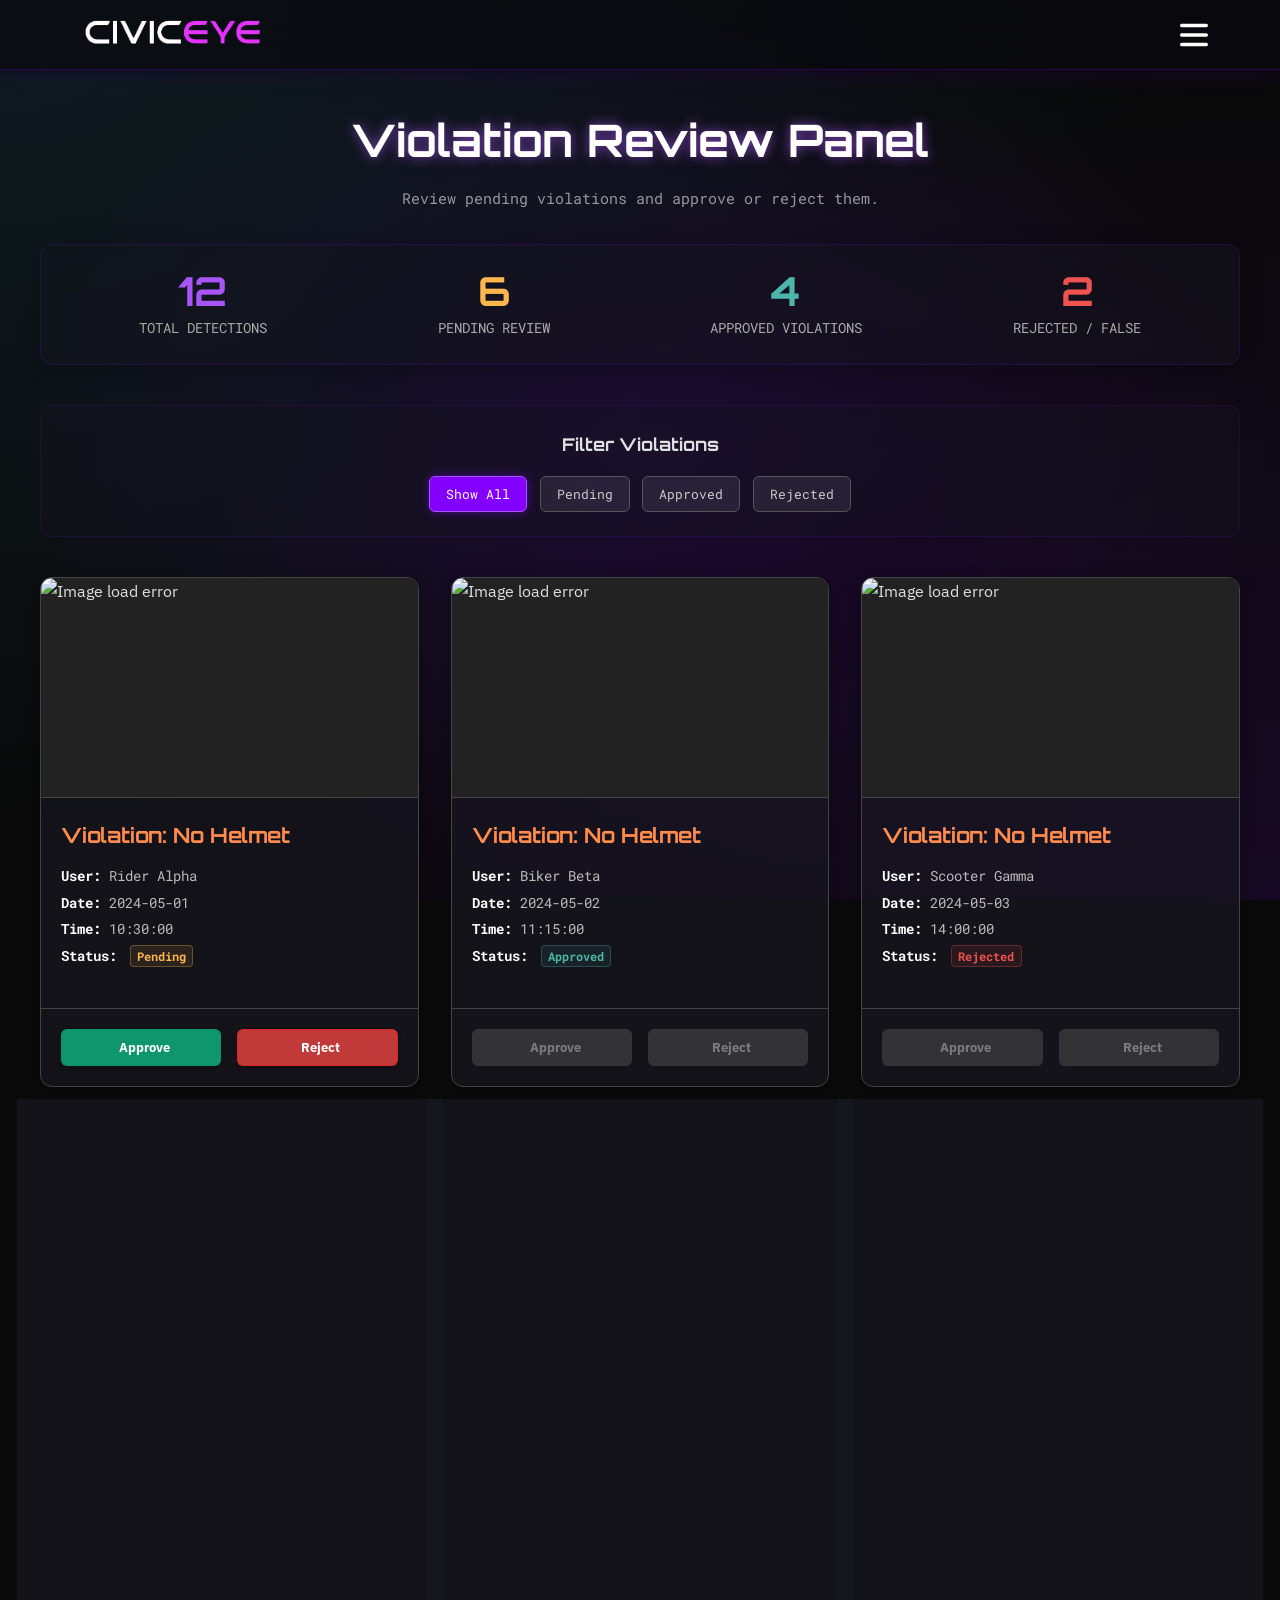
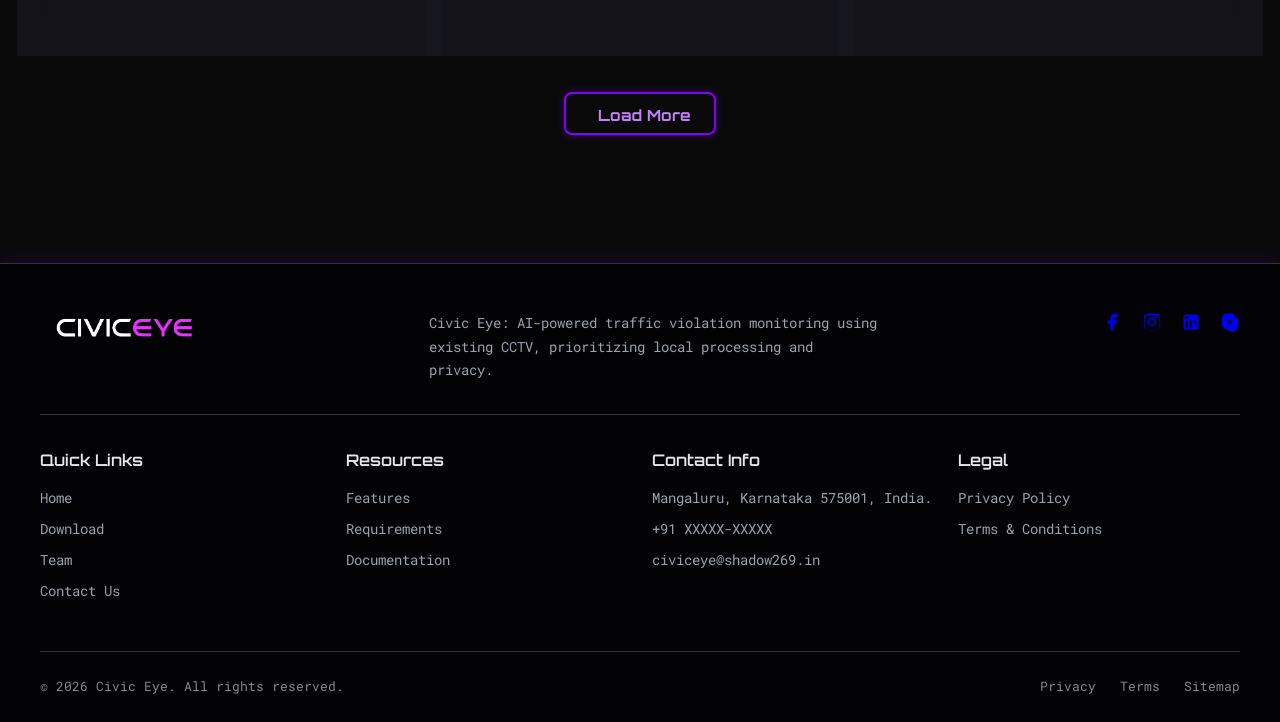
==== commit b204fa10: "URL EXTENSTION FIX" ====
--- a/admin/index.html
+++ b/admin/index.html
@@ -5,7 +5,7 @@
     <meta charset="UTF-8" />
     <meta name="viewport" content="width=device-width, initial-scale=1.0" />
     <title>Civic Eye | Admin Review</title>
-    <link rel="shortcut icon" href="IMAGES/ppg.png" type="image/x-icon">
+    <link rel="shortcut icon" href="../IMAGES/ppg.png" type="image/x-icon">
 
     <link rel="preconnect" href="https://fonts.googleapis.com">
     <link rel="preconnect" href="https://fonts.gstatic.com" crossorigin>
@@ -24,7 +24,7 @@
 
 <body>
     <nav class="navbar">
-        <a href="index.html" class="navbar-logo"> <img src="IMAGES/logo1.png"
+        <a href="../" class="navbar-logo"> <img src="../IMAGES/logo1.png"
                 onerror="this.onerror=null; this.src='https://placehold.co/150x40/0a0a0a/ffffff?text=Civic+Eye';"
                 alt="Civic Eye Logo">
         </a>
@@ -42,7 +42,7 @@
         <button class="close-menu-btn" aria-label="Close navigation menu">
             <i data-lucide="x"></i>
         </button>
-        <a href="../index.html">Home</a>
+        <a href="../">Home</a>
         <a href="#">Admin Review</a>
         <a href="#">Contact Messages</a>
         <a href=#" class="logout-btn-link">
@@ -115,7 +115,7 @@
     <footer>
         <div class="footer-container">
             <div class="footer-top">
-                <div class="footer-logo"><img src="IMAGES/logo1.png" alt="Civic Eye Logo"
+                <div class="footer-logo"><img src="../IMAGES/logo1.png" alt="Civic Eye Logo"
                         onerror="this.onerror=null; this.src='https://placehold.co/150x35/030305/ffffff?text=Civic+Eye';" />
                 </div>
                 <div class="footer-description">Civic Eye: AI-powered traffic violation monitoring using existing CCTV,
@@ -146,14 +146,13 @@
             <div class="footer-links-section">
                 <div class="footer-links-column">
                     <h3>Quick Links</h3>
-                    <nav><a href="index.html">Home</a><a href="#">Download</a><a href="#">Team</a><a href="#">Contact
+                    <nav><a href="../">Home</a><a href="../download">Download</a><a href="../team">Team</a><a href="../contact-us">Contact
                             Us</a>
                     </nav>
                 </div>
                 <div class="footer-links-column">
                     <h3>Resources</h3>
-                    <nav><a href="index.html#features">Features</a><a href="#">Requirements</a><a
-                            href="#">Documentation</a></nav>
+                    <nav><a href="../#features">Features</a><a href="../#tech-details">Requirements</a><a href="../">Documentation</a></nav>
                 </div>
                 <div class="footer-links-column">
                     <h3>Contact Info</h3>
